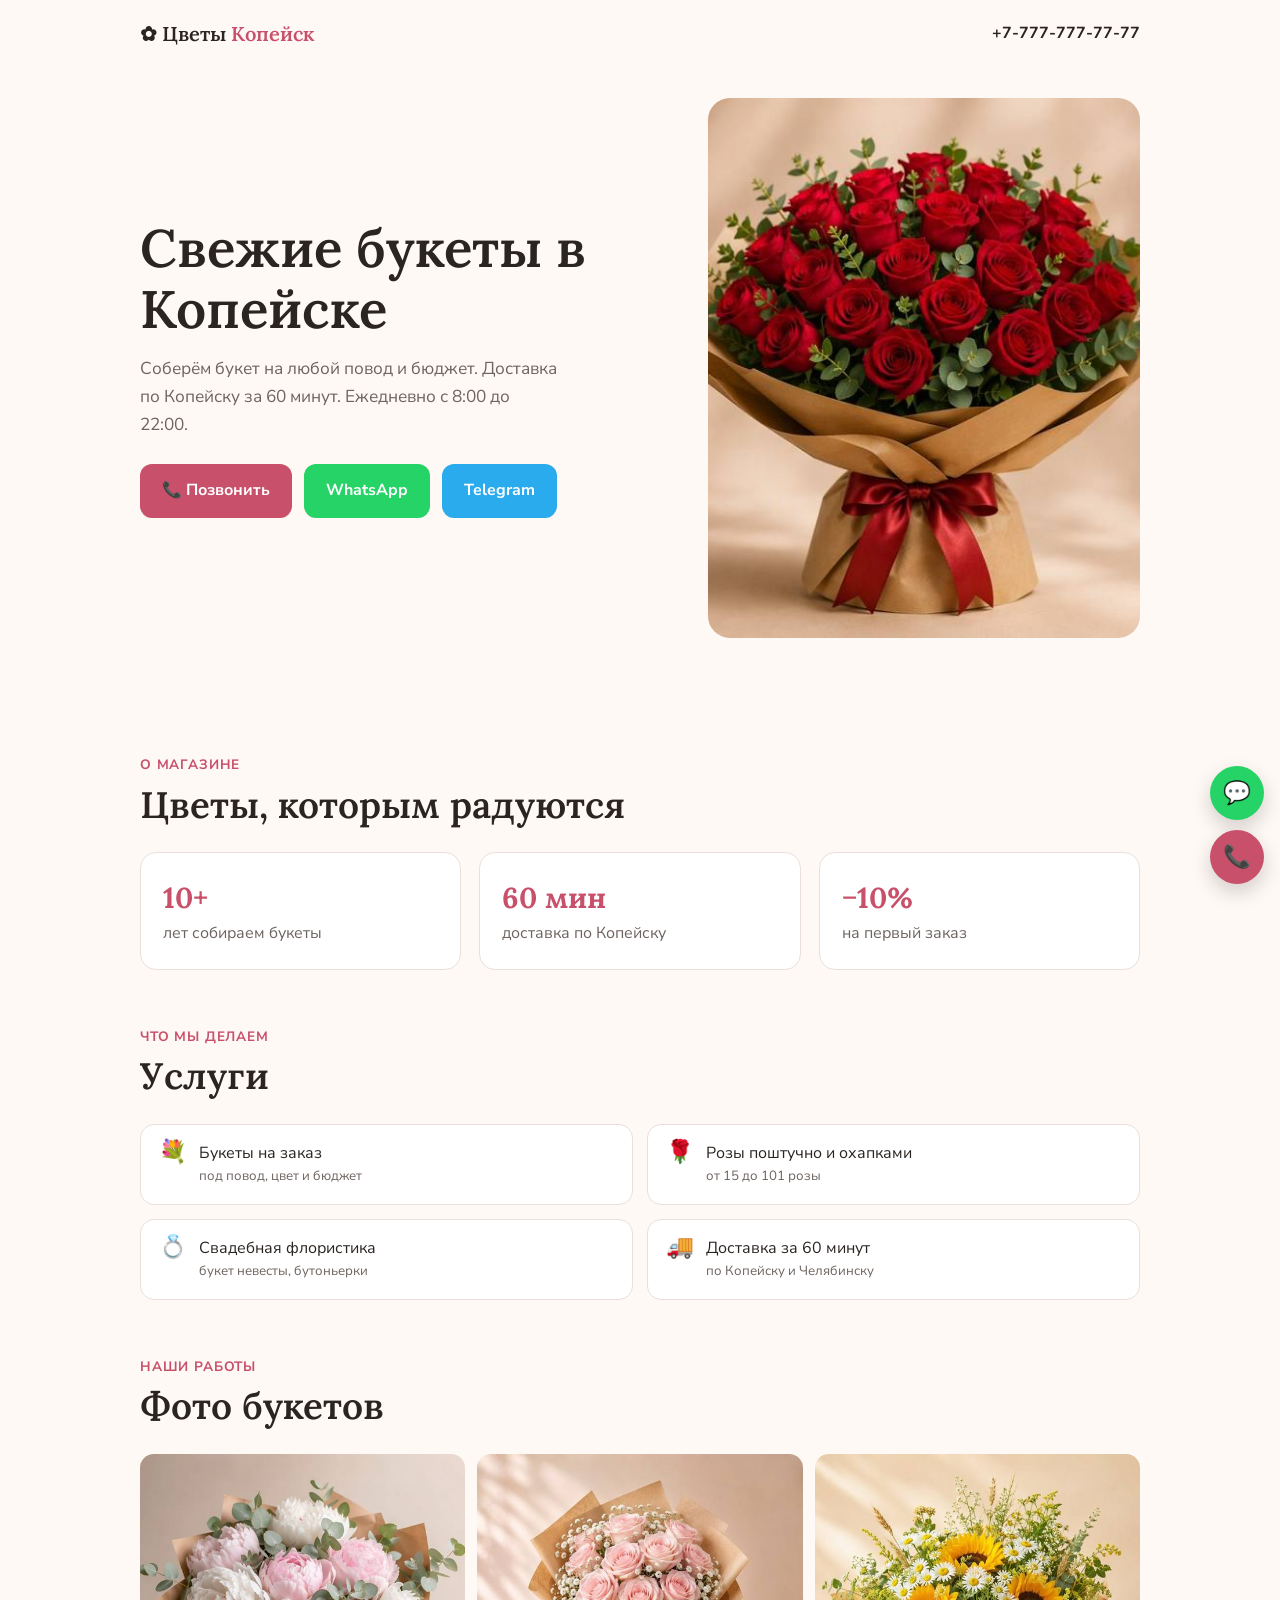
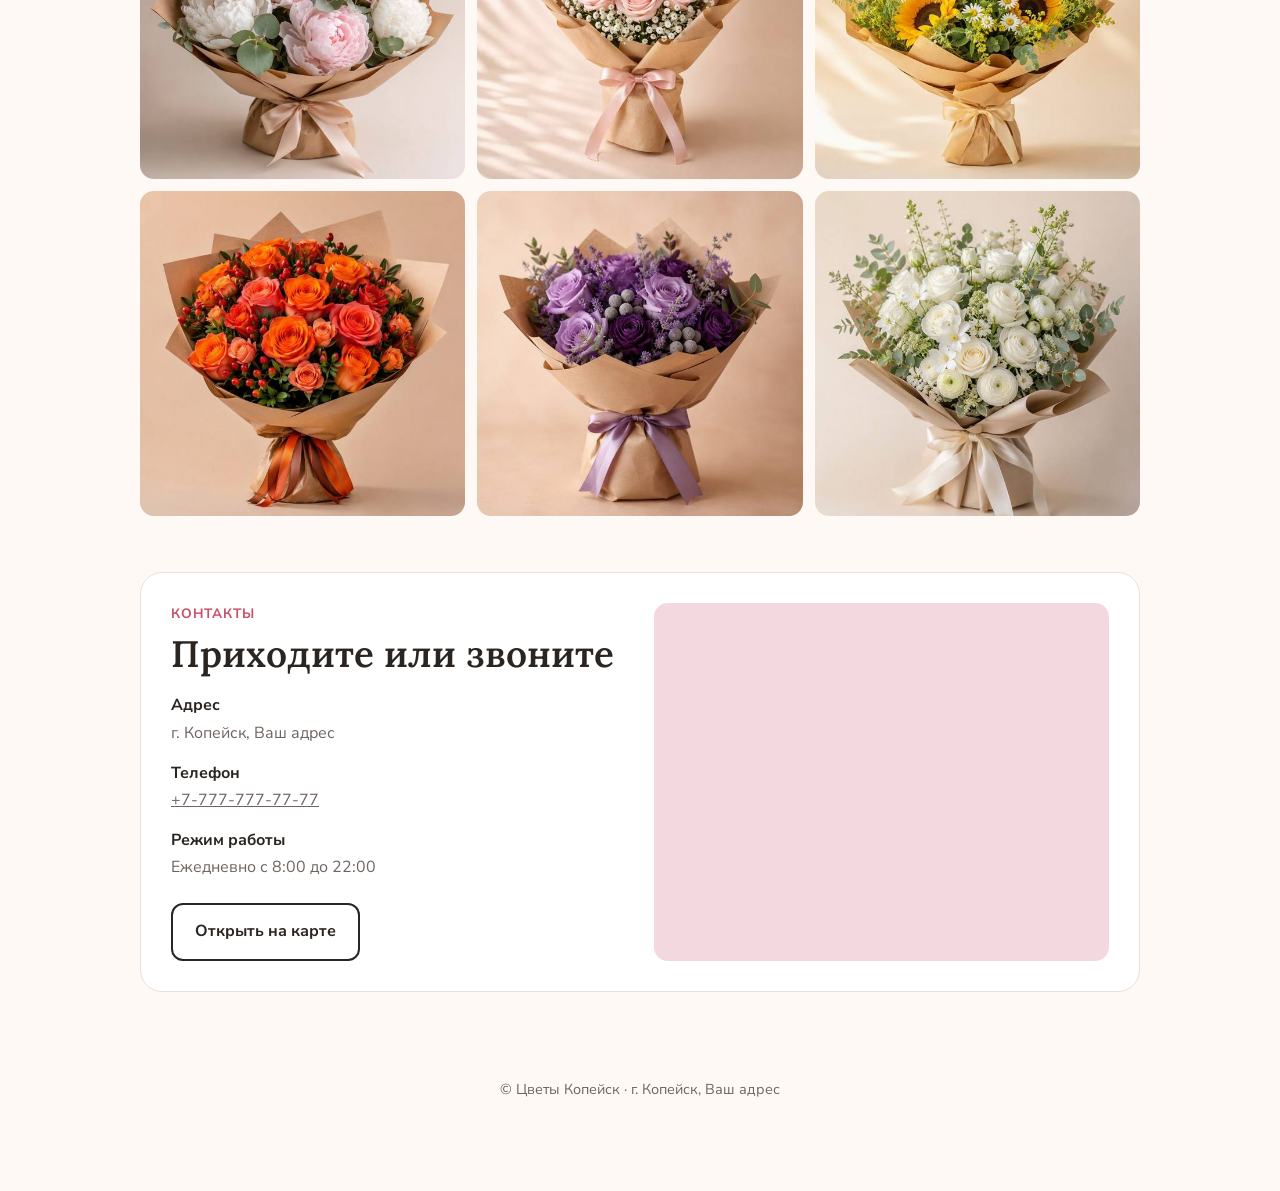
==== 1-start/index.html @ 99149669 "Add files via upload" ====
<!DOCTYPE html>
<html lang="ru">
<head>
<meta charset="UTF-8">
<meta name="viewport" content="width=device-width, initial-scale=1">
<meta name="robots" content="noindex, nofollow">
<title>Цветы Копейск — цветочный магазин</title>
<meta name="description" content="Цветочный магазин «Цветы Копейск». Свежие букеты, доставка по Копейску за 60 минут. Ежедневно с 8:00 до 22:00.">
<link rel="preconnect" href="https://fonts.googleapis.com">
<link href="https://fonts.googleapis.com/css2?family=Lora:wght@500;600&family=Nunito+Sans:wght@400;600;700&display=swap" rel="stylesheet">
<style>
:root{--bg:#FFF9F6;--ink:#2B2522;--mute:#6E6460;--acc:#C8506A;--acc2:#F3D9DF;--line:#EADFDB}
*{box-sizing:border-box}
html{scroll-behavior:smooth}
body{margin:0;background:var(--bg);color:var(--ink);font:16px/1.6 "Nunito Sans",system-ui,sans-serif}
a{color:inherit}
h1,h2,h3{font-family:Lora,Georgia,serif;font-weight:600;line-height:1.15;margin:0}
.wrap{max-width:1040px;margin:0 auto;padding:0 20px}
header{display:flex;align-items:center;justify-content:space-between;padding:18px 20px;max-width:1040px;margin:0 auto}
.logo{font-family:Lora,serif;font-size:1.25rem;font-weight:600;text-decoration:none}
.logo span{color:var(--acc)}
.tel{font-weight:700;text-decoration:none}
.hero{display:grid;grid-template-columns:1.1fr .9fr;gap:40px;align-items:center;padding:30px 0 60px}
.hero h1{font-size:clamp(2.1rem,5vw,3.3rem);margin-bottom:16px}
.hero p{color:var(--mute);font-size:1.08rem;margin:0 0 26px;max-width:42ch}
.hero img{width:100%;aspect-ratio:4/5;object-fit:cover;border-radius:22px;display:block}
.btns{display:flex;flex-wrap:wrap;gap:12px}
.btn{display:inline-flex;align-items:center;gap:8px;padding:14px 22px;border-radius:12px;font-weight:700;text-decoration:none;background:var(--acc);color:#fff}
.btn.wa{background:#25D366}.btn.tg{background:#2AABEE}
.btn.line{background:transparent;color:var(--ink);border:2px solid var(--ink)}
section{padding:56px 0}
.tag{color:var(--acc);font-weight:700;font-size:.85rem;letter-spacing:.06em;text-transform:uppercase;margin-bottom:8px}
h2{font-size:clamp(1.6rem,3.4vw,2.3rem);margin-bottom:26px}
.about{display:grid;grid-template-columns:repeat(3,1fr);gap:18px}
.about div{background:#fff;border:1px solid var(--line);border-radius:16px;padding:22px}
.about b{display:block;font-family:Lora,serif;font-size:1.8rem;color:var(--acc)}
.about span{color:var(--mute)}
.svc{display:grid;grid-template-columns:repeat(2,1fr);gap:14px;list-style:none;padding:0;margin:0}
.svc li{background:#fff;border:1px solid var(--line);border-radius:14px;padding:16px 18px;display:flex;gap:12px;align-items:flex-start}
.svc li i{font-style:normal;font-size:1.4rem;line-height:1}
.svc li small{display:block;color:var(--mute)}
.gal{display:grid;grid-template-columns:repeat(3,1fr);gap:12px}
.gal img{width:100%;aspect-ratio:1;object-fit:cover;border-radius:14px;display:block}
.ct{display:grid;grid-template-columns:1fr 1fr;gap:28px;background:#fff;border:1px solid var(--line);border-radius:22px;padding:30px}
.ct dl{margin:0}.ct dt{font-weight:700;margin-top:14px}.ct dt:first-child{margin-top:0}.ct dd{margin:2px 0 0;color:var(--mute)}
.ct iframe{width:100%;height:100%;min-height:280px;border:0;border-radius:14px;background:var(--acc2)}
footer{text-align:center;color:var(--mute);font-size:.9rem;padding:30px 20px 90px}
.float{position:fixed;right:16px;bottom:16px;display:flex;flex-direction:column;gap:10px;z-index:9}
.float a{width:54px;height:54px;border-radius:50%;display:grid;place-items:center;color:#fff;text-decoration:none;font-size:1.4rem;box-shadow:0 8px 20px rgba(0,0,0,.18)}
@media(max-width:760px){.hero{grid-template-columns:1fr;gap:24px;padding-top:10px}.hero img{aspect-ratio:4/3}.about{grid-template-columns:1fr}.svc{grid-template-columns:1fr}.gal{grid-template-columns:repeat(2,1fr)}.ct{grid-template-columns:1fr;padding:22px}header .tel{display:none}}
</style>
</head>
<body>
<header><a class="logo" href="#">✿ Цветы <span>Копейск</span></a><a class="tel" href="tel:+77777777777">+7-777-777-77-77</a></header>

<main class="wrap">
<div class="hero">
  <div>
    <h1>Свежие букеты в Копейске</h1>
    <p>Соберём букет на любой повод и бюджет. Доставка по Копейску за 60 минут. Ежедневно с 8:00 до 22:00.</p>
    <div class="btns">
      <a class="btn" href="tel:+77777777777">📞 Позвонить</a>
      <a class="btn wa" href="https://wa.me/77777777777" target="_blank" rel="noopener">WhatsApp</a>
      <a class="btn tg" href="https://t.me/" target="_blank" rel="noopener">Telegram</a>
    </div>
  </div>
  <img src="[data-uri]" alt="Букет из красных роз">
</div>

<section>
  <div class="tag">О магазине</div>
  <h2>Цветы, которым радуются</h2>
  <div class="about">
    <div><b>10+</b><span>лет собираем букеты</span></div>
    <div><b>60 мин</b><span>доставка по Копейску</span></div>
    <div><b>−10%</b><span>на первый заказ</span></div>
  </div>
</section>

<section style="padding-top:0">
  <div class="tag">Что мы делаем</div>
  <h2>Услуги</h2>
  <ul class="svc">
    <li><i>💐</i><div>Букеты на заказ<small>под повод, цвет и бюджет</small></div></li>
    <li><i>🌹</i><div>Розы поштучно и охапками<small>от 15 до 101 розы</small></div></li>
    <li><i>💍</i><div>Свадебная флористика<small>букет невесты, бутоньерки</small></div></li>
    <li><i>🚚</i><div>Доставка за 60 минут<small>по Копейску и Челябинску</small></div></li>
  </ul>
</section>

<section style="padding-top:0">
  <div class="tag">Наши работы</div>
  <h2>Фото букетов</h2>
  <div class="gal">
    <img src="[data-uri]" alt="Пионы" loading="lazy">
    <img src="[data-uri]" alt="Розовые розы" loading="lazy">
    <img src="[data-uri]" alt="Подсолнухи" loading="lazy">
    <img src="[data-uri]" alt="Коралловые розы" loading="lazy">
    <img src="[data-uri]" alt="Лавандовые розы" loading="lazy">
    <img src="[data-uri]" alt="Букет невесты" loading="lazy">
  </div>
</section>

<section style="padding-top:0">
  <div class="ct">
    <div>
      <div class="tag">Контакты</div>
      <h2 style="margin-bottom:18px">Приходите или звоните</h2>
      <dl>
        <dt>Адрес</dt><dd>г. Копейск, Ваш адрес</dd>
        <dt>Телефон</dt><dd><a href="tel:+77777777777">+7-777-777-77-77</a></dd>
        <dt>Режим работы</dt><dd>Ежедневно с 8:00 до 22:00</dd>
      </dl>
      <div class="btns" style="margin-top:22px"><a class="btn line" href="https://yandex.ru/maps/?text=%D0%9A%D0%BE%D0%BF%D0%B5%D0%B9%D1%81%D0%BA" target="_blank" rel="noopener">Открыть на карте</a></div>
    </div>
    <iframe title="Карта: Копейск" src="https://yandex.ru/map-widget/v1/?ll=61.617000%2C55.117000&z=13" loading="lazy"></iframe>
  </div>
</section>
</main>

<footer>© Цветы Копейск · г. Копейск, Ваш адрес</footer>
<div class="float">
  <a href="https://wa.me/77777777777" style="background:#25D366" aria-label="WhatsApp" target="_blank" rel="noopener">💬</a>
  <a href="tel:+77777777777" style="background:var(--acc)" aria-label="Позвонить">📞</a>
</div>
</body>
</html>
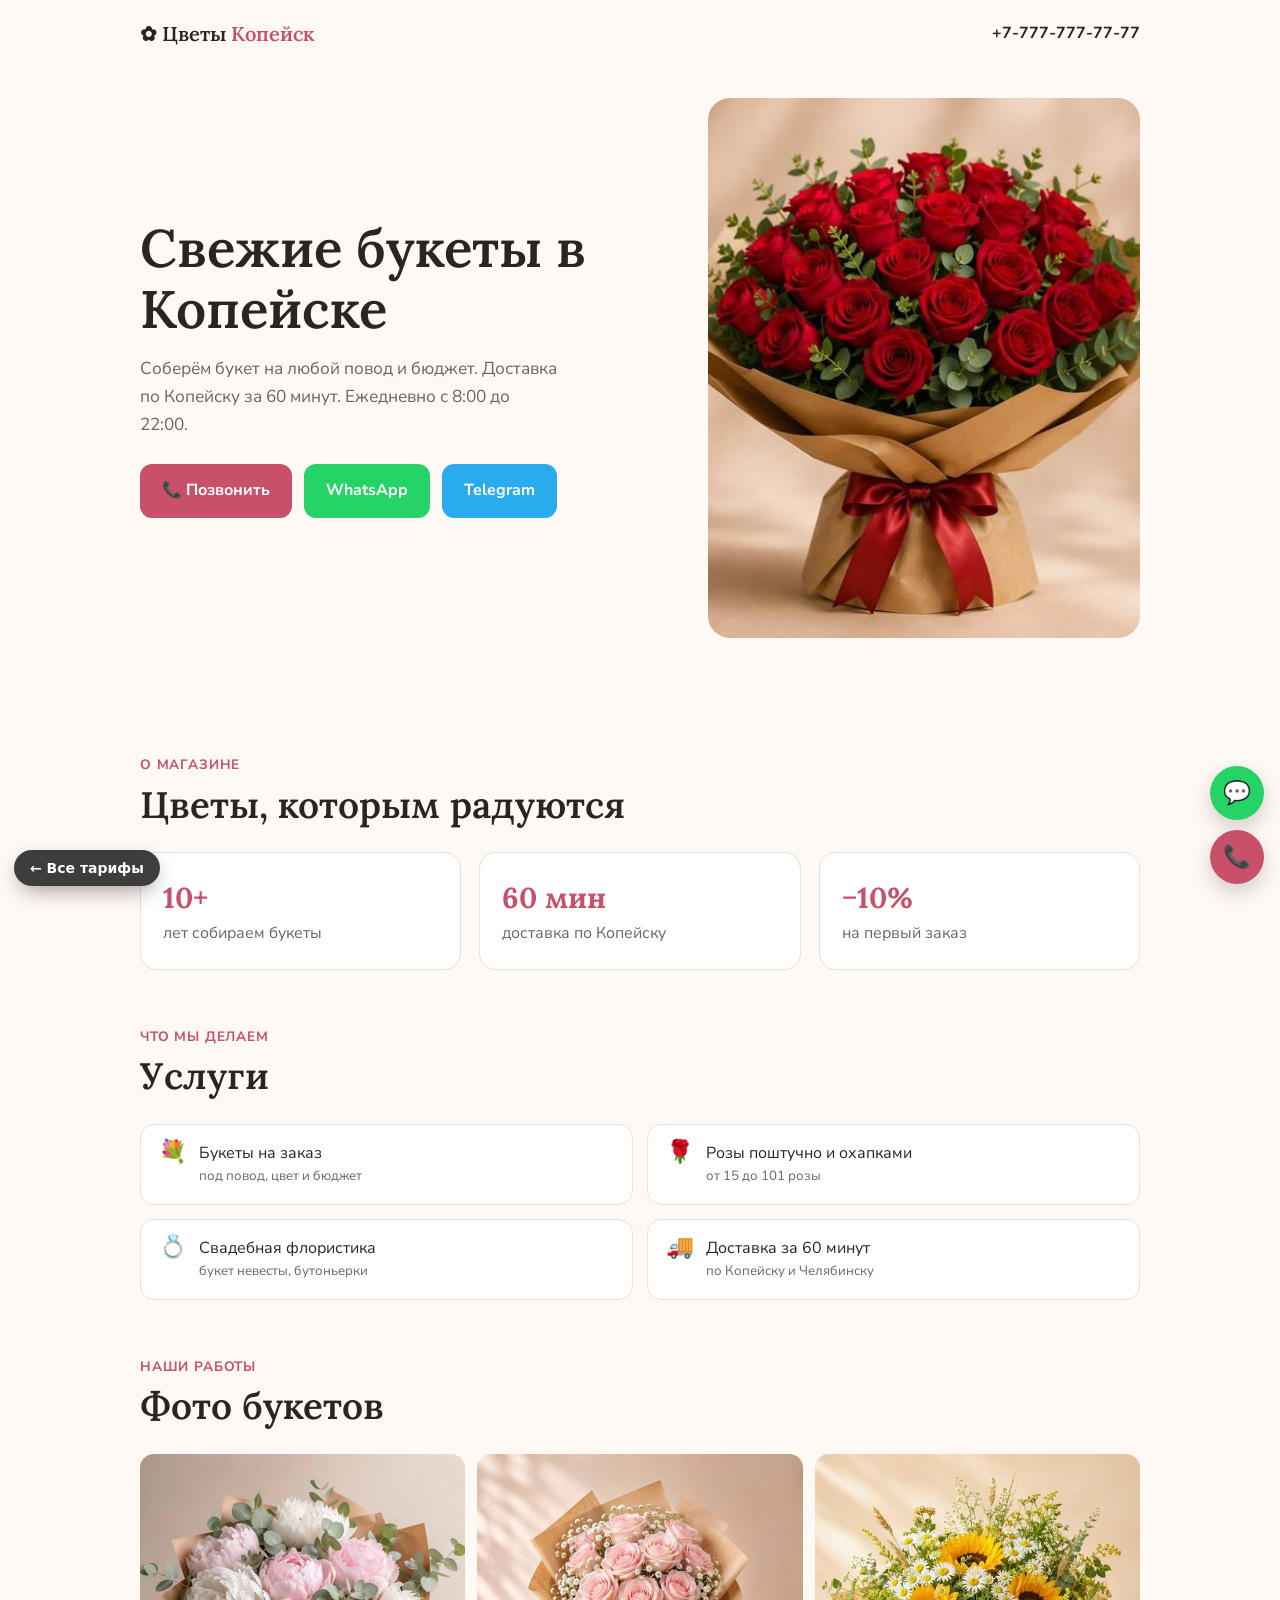
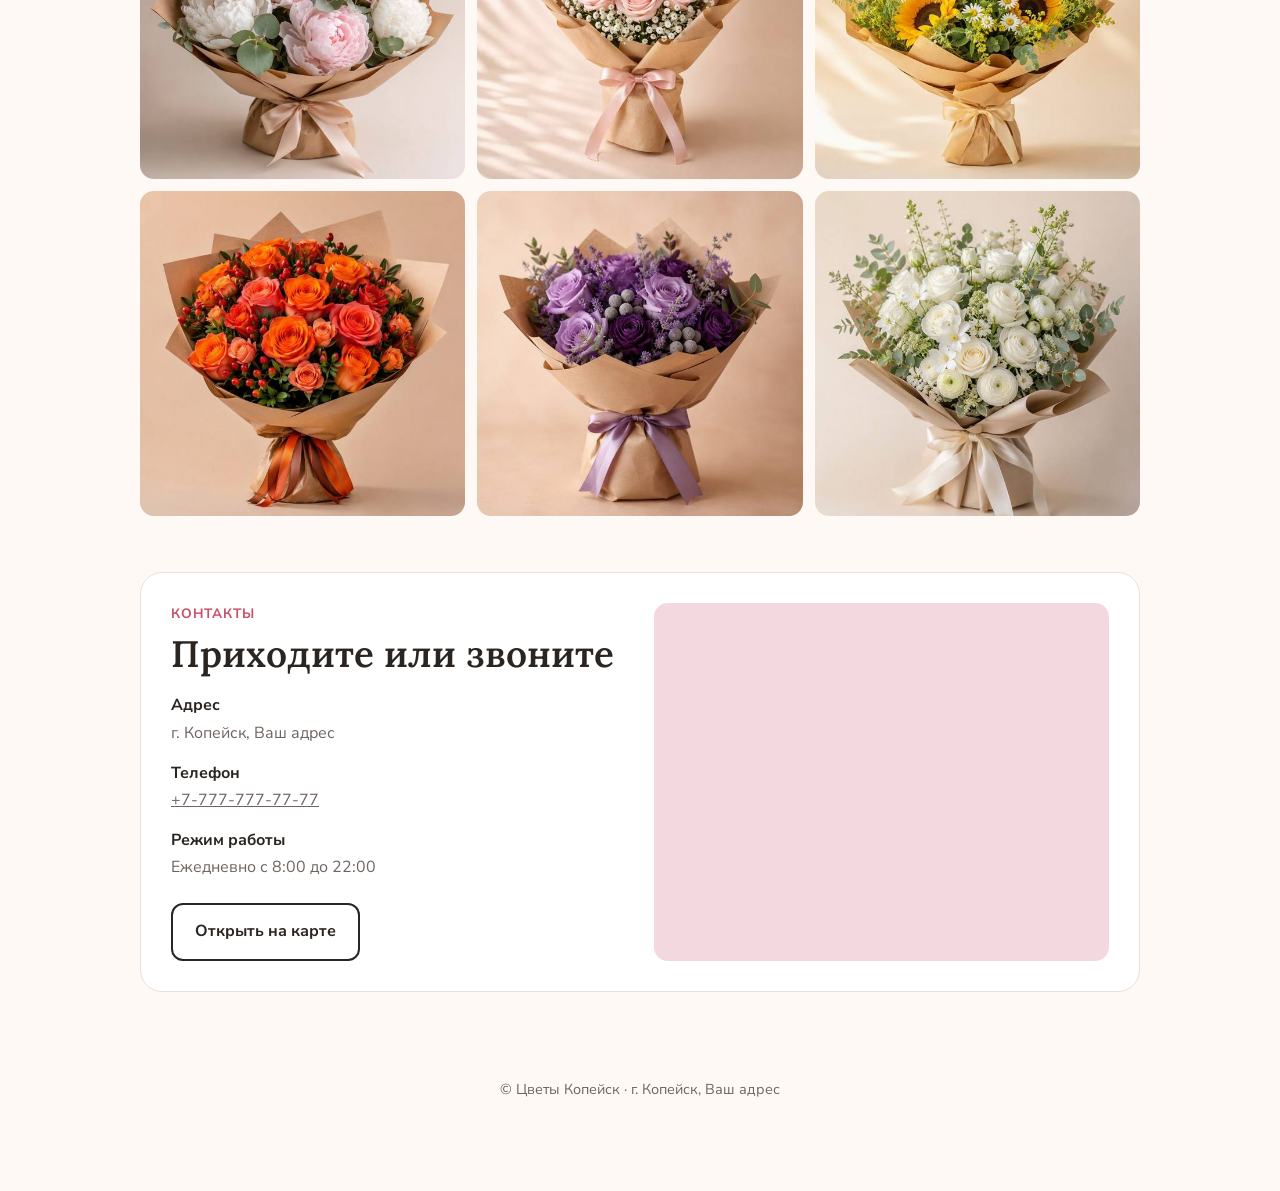
==== commit a1739da7: "Add files via upload" ====
--- a/1-start/index.html
+++ b/1-start/index.html
@@ -50,7 +50,7 @@
 @media(max-width:760px){.hero{grid-template-columns:1fr;gap:24px;padding-top:10px}.hero img{aspect-ratio:4/3}.about{grid-template-columns:1fr}.svc{grid-template-columns:1fr}.gal{grid-template-columns:repeat(2,1fr)}.ct{grid-template-columns:1fr;padding:22px}header .tel{display:none}}
 </style>
 </head>
-<body>
+<body><a href="../index.html" class="tarify-back" aria-label="Вернуться ко всем тарифам" style="position:fixed;left:14px;bottom:calc(14px + env(safe-area-inset-bottom,0px));z-index:2147483000;display:inline-flex;align-items:center;gap:6px;padding:11px 16px;border-radius:999px;background:rgba(20,20,20,.82);color:#fff;font:600 14px/1 system-ui,-apple-system,'Segoe UI',Roboto,sans-serif;text-decoration:none;box-shadow:0 8px 22px -6px rgba(0,0,0,.45);-webkit-backdrop-filter:blur(6px);backdrop-filter:blur(6px)">← Все тарифы</a>
 <header><a class="logo" href="#">✿ Цветы <span>Копейск</span></a><a class="tel" href="tel:+77777777777">+7-777-777-77-77</a></header>
 
 <main class="wrap">
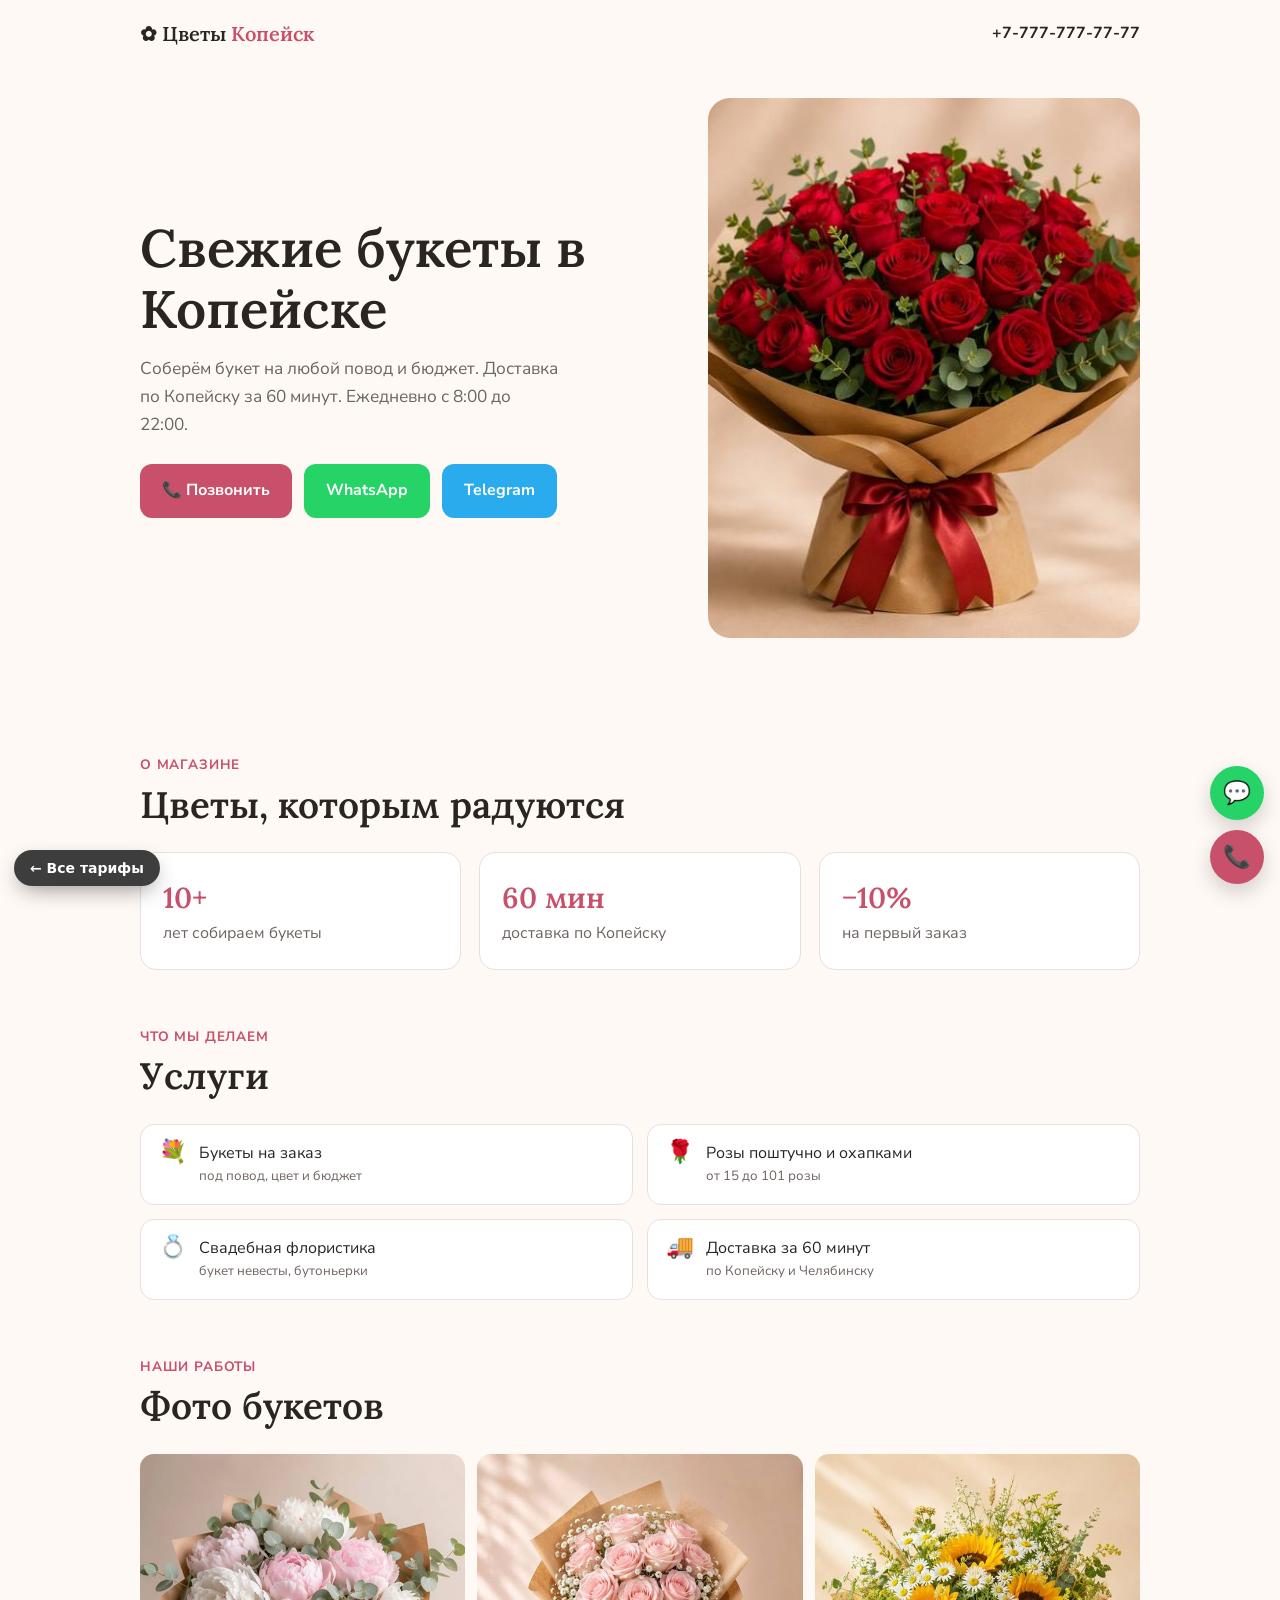
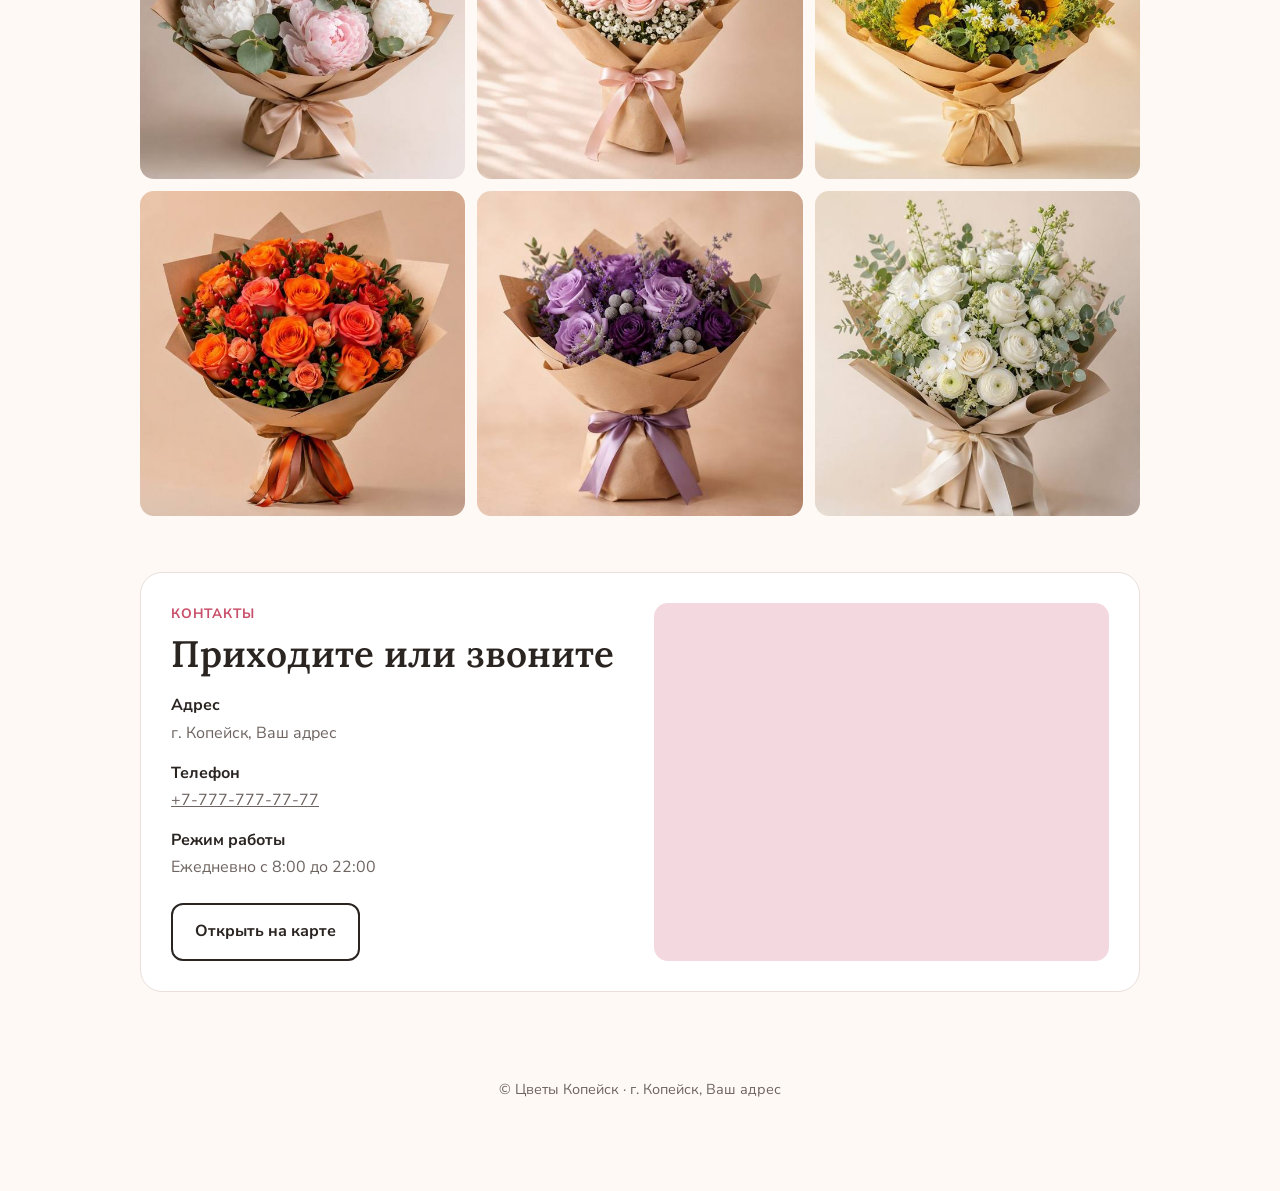
==== commit 6e8fb391: "Фото, шрифты и three.js в репозитории: сайт не зависит от Unsplash, Google Fonts и jsDelivr" ====
--- a/1-start/index.html
+++ b/1-start/index.html
@@ -6,8 +6,7 @@
 <meta name="robots" content="noindex, nofollow">
 <title>Цветы Копейск — цветочный магазин</title>
 <meta name="description" content="Цветочный магазин «Цветы Копейск». Свежие букеты, доставка по Копейску за 60 минут. Ежедневно с 8:00 до 22:00.">
-<link rel="preconnect" href="https://fonts.googleapis.com">
-<link href="https://fonts.googleapis.com/css2?family=Lora:wght@500;600&family=Nunito+Sans:wght@400;600;700&display=swap" rel="stylesheet">
+<link href="fonts/fonts.css" rel="stylesheet">
 <style>
 :root{--bg:#FFF9F6;--ink:#2B2522;--mute:#6E6460;--acc:#C8506A;--acc2:#F3D9DF;--line:#EADFDB}
 *{box-sizing:border-box}
@@ -50,7 +49,7 @@
 @media(max-width:760px){.hero{grid-template-columns:1fr;gap:24px;padding-top:10px}.hero img{aspect-ratio:4/3}.about{grid-template-columns:1fr}.svc{grid-template-columns:1fr}.gal{grid-template-columns:repeat(2,1fr)}.ct{grid-template-columns:1fr;padding:22px}header .tel{display:none}}
 </style>
 </head>
-<body><a href="../index.html" class="tarify-back" aria-label="Вернуться ко всем тарифам" style="position:fixed;left:14px;bottom:calc(14px + env(safe-area-inset-bottom,0px));z-index:2147483000;display:inline-flex;align-items:center;gap:6px;padding:11px 16px;border-radius:999px;background:rgba(20,20,20,.82);color:#fff;font:600 14px/1 system-ui,-apple-system,'Segoe UI',Roboto,sans-serif;text-decoration:none;box-shadow:0 8px 22px -6px rgba(0,0,0,.45);-webkit-backdrop-filter:blur(6px);backdrop-filter:blur(6px)">← Все тарифы</a>
+<body><a href="../index.html" class="tarify-back" aria-label="Вернуться ко всем тарифам" style="position:fixed;left:14px;bottom:calc(14px + env(safe-area-inset-bottom,0px));z-index:2147483000;display:inline-flex;align-items:center;gap:6px;padding:11px 16px;border-radius:999px;background:rgba(20,20,20,.82);color:#fff;font:600 14px/1 system-ui,-apple-system,'Segoe UI',Roboto,sans-serif;text-decoration:none;box-shadow:0 8px 22px -6px rgba(0,0,0,.45);-webkit-backdrop-filter:blur(6px);backdrop-filter:blur(6px)">← Все тарифы</a><script data-fp>(function(){try{var k="fp:"+location.pathname.split("/")[1],q=/[?&]from=portfolio(&|$)/.test(location.search);if(q)sessionStorage.setItem(k,"1");if(q||sessionStorage.getItem(k)){var b=document.querySelector(".tarify-back");if(b)b.style.display="none"}}catch(e){}})();</script>
 <header><a class="logo" href="#">✿ Цветы <span>Копейск</span></a><a class="tel" href="tel:+77777777777">+7-777-777-77-77</a></header>
 
 <main class="wrap">
@@ -123,5 +122,16 @@
   <a href="https://wa.me/77777777777" style="background:#25D366" aria-label="WhatsApp" target="_blank" rel="noopener">💬</a>
   <a href="tel:+77777777777" style="background:var(--acc)" aria-label="Позвонить">📞</a>
 </div>
+<style data-hscroll>.hs-wrap{position:relative;min-width:0;max-width:100%}.hs-btn{position:absolute;top:50%;z-index:30;width:42px;height:42px;margin-top:-21px;border-radius:50%;border:1px solid rgba(255,255,255,.45);background:rgba(20,20,24,.62);color:#fff;font:600 18px/1 system-ui,sans-serif;display:flex;align-items:center;justify-content:center;cursor:pointer;-webkit-backdrop-filter:blur(6px);backdrop-filter:blur(6px);box-shadow:0 4px 14px rgba(0,0,0,.25);transition:opacity .25s,transform .2s;padding:0}.hs-btn:hover{transform:scale(1.08)}.hs-btn.l{left:6px}.hs-btn.r{right:6px}.hs-btn.off{opacity:0;pointer-events:none}.hs-wrap.sm .hs-btn{width:30px;height:30px;margin-top:-15px;font-size:14px}</style>
+<script data-hscroll>(function(){function sc(el){var cs=getComputedStyle(el);return /(auto|scroll)/.test(cs.overflowX)&&el.scrollWidth>el.clientWidth+8&&el.clientHeight>40}
+function upd(el){var w=el.parentNode,l=w.querySelector(':scope>.hs-btn.l'),r=w.querySelector(':scope>.hs-btn.r'),can=el.scrollWidth>el.clientWidth+8;l.classList.toggle('off',!can||el.scrollLeft<4);r.classList.toggle('off',!can||el.scrollLeft+el.clientWidth>=el.scrollWidth-4)}
+function step(el){var c=el.firstElementChild,g=parseFloat(getComputedStyle(el).columnGap)||16,s=c?c.getBoundingClientRect().width+g:0;if(!s||s>el.clientWidth*.9)s=el.clientWidth*.8;return s}
+function add(el){if(el.dataset.hs)return;el.dataset.hs=1;var w=document.createElement('div');w.className='hs-wrap'+(el.clientHeight<100?' sm':'');var cs=getComputedStyle(el);['gridColumn','gridRow','marginTop','marginBottom','marginLeft','marginRight','flex','alignSelf','width','maxWidth'].forEach(function(p){if(p.indexOf('margin')==0){w.style[p]=cs[p];el.style[p]='0'}else if(el.style[p]||p.indexOf('grid')==0||p=='alignSelf'||p=='flex'){w.style[p]=cs[p]}});el.parentNode.insertBefore(w,el);w.appendChild(el);
+[['l','<svg width="18" height="18" viewBox="0 0 24 24" fill="none" stroke="currentColor" stroke-width="2" stroke-linecap="round" stroke-linejoin="round" aria-hidden="true"><path d="M19 12H5M12 19l-7-7 7-7"/></svg>','Прокрутить назад',-1],['r','<svg width="18" height="18" viewBox="0 0 24 24" fill="none" stroke="currentColor" stroke-width="2" stroke-linecap="round" stroke-linejoin="round" aria-hidden="true"><path d="M5 12h14M12 5l7 7-7 7"/></svg>','Прокрутить вперёд',1]].forEach(function(a){var b=document.createElement('button');b.type='button';b.className='hs-btn '+a[0]+' off';b.innerHTML=a[1];b.setAttribute('aria-label',a[2]);b.onclick=function(){el.scrollBy({left:a[3]*step(el),behavior:'smooth'})};w.appendChild(b)});
+el.addEventListener('scroll',function(){upd(el)},{passive:true});upd(el)}
+function scan(){document.querySelectorAll('body *:not(.hs-btn):not(.hs-wrap)').forEach(function(el){if(el.dataset.hs){upd(el);return}if(!el.closest('[data-no-hs]')&&sc(el))add(el)})}
+var t;function later(){clearTimeout(t);t=setTimeout(scan,250)}
+if(document.readyState!='loading')later();else document.addEventListener('DOMContentLoaded',later);
+addEventListener('load',later);addEventListener('resize',later);document.addEventListener('click',function(e){if(!e.target.closest('.hs-btn'))later()},true)})();</script>
 </body>
 </html>
--- a/1-start/fonts/fonts.css
+++ b/1-start/fonts/fonts.css
@@ -0,0 +1,96 @@
+/* cyrillic */
+@font-face {
+  font-family: 'Lora';
+  font-style: normal;
+  font-weight: 500;
+  font-display: swap;
+  src: url(Lora-normal-cyrillic-a94aecf7.woff2) format('woff2');
+  unicode-range: U+0301, U+0400-045F, U+0490-0491, U+04B0-04B1, U+2116;
+}
+/* latin */
+@font-face {
+  font-family: 'Lora';
+  font-style: normal;
+  font-weight: 500;
+  font-display: swap;
+  src: url(Lora-normal-latin-ecda3beb.woff2) format('woff2');
+  unicode-range: U+0000-00FF, U+0131, U+0152-0153, U+02BB-02BC, U+02C6, U+02DA, U+02DC, U+0304, U+0308, U+0329, U+2000-206F, U+20AC, U+2122, U+2191, U+2193, U+2212, U+2215, U+FEFF, U+FFFD;
+}
+/* cyrillic */
+@font-face {
+  font-family: 'Lora';
+  font-style: normal;
+  font-weight: 600;
+  font-display: swap;
+  src: url(Lora-normal-cyrillic-a94aecf7.woff2) format('woff2');
+  unicode-range: U+0301, U+0400-045F, U+0490-0491, U+04B0-04B1, U+2116;
+}
+/* latin */
+@font-face {
+  font-family: 'Lora';
+  font-style: normal;
+  font-weight: 600;
+  font-display: swap;
+  src: url(Lora-normal-latin-ecda3beb.woff2) format('woff2');
+  unicode-range: U+0000-00FF, U+0131, U+0152-0153, U+02BB-02BC, U+02C6, U+02DA, U+02DC, U+0304, U+0308, U+0329, U+2000-206F, U+20AC, U+2122, U+2191, U+2193, U+2212, U+2215, U+FEFF, U+FFFD;
+}
+/* cyrillic */
+@font-face {
+  font-family: 'Nunito Sans';
+  font-style: normal;
+  font-weight: 400;
+  font-stretch: 100%;
+  font-display: swap;
+  src: url(NunitoSans-normal-cyrillic-118f69fb.woff2) format('woff2');
+  unicode-range: U+0301, U+0400-045F, U+0490-0491, U+04B0-04B1, U+2116;
+}
+/* latin */
+@font-face {
+  font-family: 'Nunito Sans';
+  font-style: normal;
+  font-weight: 400;
+  font-stretch: 100%;
+  font-display: swap;
+  src: url(NunitoSans-normal-latin-fb36cb3c.woff2) format('woff2');
+  unicode-range: U+0000-00FF, U+0131, U+0152-0153, U+02BB-02BC, U+02C6, U+02DA, U+02DC, U+0304, U+0308, U+0329, U+2000-206F, U+20AC, U+2122, U+2191, U+2193, U+2212, U+2215, U+FEFF, U+FFFD;
+}
+/* cyrillic */
+@font-face {
+  font-family: 'Nunito Sans';
+  font-style: normal;
+  font-weight: 600;
+  font-stretch: 100%;
+  font-display: swap;
+  src: url(NunitoSans-normal-cyrillic-118f69fb.woff2) format('woff2');
+  unicode-range: U+0301, U+0400-045F, U+0490-0491, U+04B0-04B1, U+2116;
+}
+/* latin */
+@font-face {
+  font-family: 'Nunito Sans';
+  font-style: normal;
+  font-weight: 600;
+  font-stretch: 100%;
+  font-display: swap;
+  src: url(NunitoSans-normal-latin-fb36cb3c.woff2) format('woff2');
+  unicode-range: U+0000-00FF, U+0131, U+0152-0153, U+02BB-02BC, U+02C6, U+02DA, U+02DC, U+0304, U+0308, U+0329, U+2000-206F, U+20AC, U+2122, U+2191, U+2193, U+2212, U+2215, U+FEFF, U+FFFD;
+}
+/* cyrillic */
+@font-face {
+  font-family: 'Nunito Sans';
+  font-style: normal;
+  font-weight: 700;
+  font-stretch: 100%;
+  font-display: swap;
+  src: url(NunitoSans-normal-cyrillic-118f69fb.woff2) format('woff2');
+  unicode-range: U+0301, U+0400-045F, U+0490-0491, U+04B0-04B1, U+2116;
+}
+/* latin */
+@font-face {
+  font-family: 'Nunito Sans';
+  font-style: normal;
+  font-weight: 700;
+  font-stretch: 100%;
+  font-display: swap;
+  src: url(NunitoSans-normal-latin-fb36cb3c.woff2) format('woff2');
+  unicode-range: U+0000-00FF, U+0131, U+0152-0153, U+02BB-02BC, U+02C6, U+02DA, U+02DC, U+0304, U+0308, U+0329, U+2000-206F, U+20AC, U+2122, U+2191, U+2193, U+2212, U+2215, U+FEFF, U+FFFD;
+}
